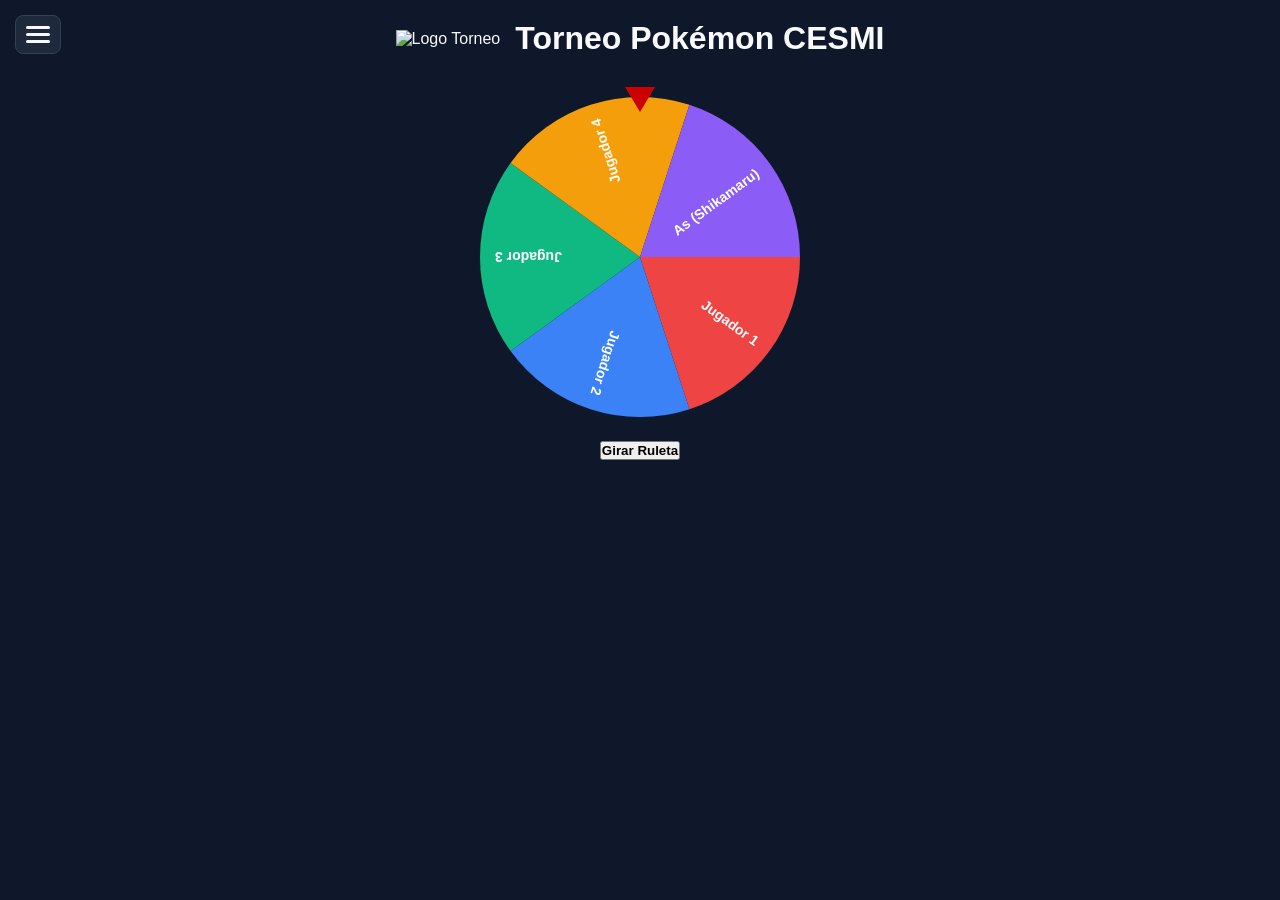
==== index.html @ 73edce96 "feat: creacion del Dashboard del Torneo Pokemon Cesmi" ====
<!DOCTYPE html>
<html lang="es">
<head>
    <meta charset="UTF-8">
    <meta name="viewport" content="width=device-width, initial-scale=1.0">
    <link id="favicon" rel="icon" type="image/png" href="../logoOficialPvP1.png">
    <title>Torneo Pokémon CESMI - Dashboard</title>
    <link rel="stylesheet" href="css/styles.css">
</head>
<body>

    <!-- MENÚ HAMBURGUESA / SIDEBAR -->
    <button class="menu-toggle" id="menuToggle" aria-label="Abrir Menú">
        <span></span>
        <span></span>
        <span></span>
    </button>

    <aside class="sidebar" id="sidebar">
        <div class="sidebar-header">
            <img src="../logoOficialPvP1.png" alt="Logo Torneo" class="sidebar-logo">
            <h2>TORNEO CESMI</h2>
        </div>
        <nav class="sidebar-nav">
            <button class="nav-btn active" data-view="view-draw">🎰 Sorteo / Ruleta</button>
            <button class="nav-btn" data-view="view-arena">🌳 Árbol de Combatientes</button>
            <button class="nav-btn" data-view="view-reward">🏆 Recompensas</button>
        </nav>
    </aside>

    <!-- CONTENEDOR PRINCIPAL -->
    <main class="main-content">
        
        <!-- HEADER GLOBAL -->
        <header class="title-header">
            <div class="logo-container">
                <img src="../logoOficialPvP1.png" alt="Logo Torneo">
            </div>
            <h1>Torneo Pokémon CESMI</h1>
        </header>

        <!-- VISTA 1: SORTEO / RULETA -->
        <section id="view-draw" class="view-section active">
            <div class="wheel-container">
                <div class="pointer"></div>
                <canvas id="wheel" width="320" height="320"></canvas>
            </div>
            <div class="controls">
                <button id="spinBtn">Girar Ruleta</button>
                <button id="startTournamentBtn" class="btn-gold" style="display: none;">¡Ir a la Arena de Combate!</button>
            </div>
        </section>

        <!-- VISTA 2: ARENA Y ÁRBOL DE COMBATE -->
        <section id="view-arena" class="view-section">
            <div class="tree-container">
                <div class="tree-level">
                    <div class="node" id="node-champion">CAMPEÓN</div>
                </div>
                <div class="tree-level">
                    <div class="node" id="node-final-1">Finalista 1</div>
                    <div class="node" id="node-final-2">Finalista 2</div>
                </div>
                <div class="tree-level">
                    <div class="node" id="node-shikamaru-match">Ganador P1</div>
                    <div class="node shikamaru" id="node-4">As</div>
                </div>
                <div class="tree-level">
                    <div class="node" id="node-0">P1 - A</div>
                    <div class="node" id="node-1">P1 - B</div>
                    <div class="node" id="node-2">P2 - A</div>
                    <div class="node" id="node-3">P2 - B</div>
                </div>
            </div>

            <div class="versus-panel" id="versusPanel">
                <div class="versus-title" id="versusTitle">Pelea 1</div>
                <div class="versus-buttons">
                    <button class="btn-fighter" id="btn-f1">Luchador 1</button>
                    <span class="vs-text">VS</span>
                    <button class="btn-fighter" id="btn-f2">Luchador 2</button>
                </div>
            </div>
        </section>

        <!-- VISTA 3: SELECCIÓN DE PREMIOS -->
        <section id="view-reward" class="view-section">
            <div class="reward-header">
                <h2 id="rewardTitle">Elija su Pokébola, Campeón</h2>
                <p>La Pokébola seleccionada será el logo oficial del siguiente torneo PVP como insignia del último campeón.</p>
            </div>
            
            <div class="pokeball-grid" id="pokeballGrid"></div>

            <div id="rewardResult" class="reward-result" style="display: none;">
                <h2>¡INSIGNIA RECLAMADA!</h2>
                <div class="trophy-container">
                    <img id="rewardImg" src="" alt="Premio">
                </div>
                <h3 id="rewardName">--</h3>
                <button id="resetBtn" class="btn-success">Reiniciar Torneo</button>
            </div>
        </section>

    </main>

    <!-- CARGA DE SCRIPTS MODULARES -->
    <script src="js/wheel.js"></script>
    <script src="js/tree.js"></script>
    <script src="js/rewards.js"></script>
    <script src="js/app.js"></script>
</body>
</html>
---- css/styles.css ----
/* VARIABLES GLOBALES Y RESET */
:root {
    --bg-dark: #0f172a;
    --panel-bg: #1e293b;
    --accent-red: #cc0000;
    --accent-gold: #f59e0b;
    --accent-green: #10b981;
    --text-main: #f8fafc;
    --text-muted: #94a3b8;
    --sidebar-width: 260px;
}

* {
    box-sizing: border-box;
    margin: 0;
    padding: 0;
    font-family: 'Segoe UI', Tahoma, Geneva, Verdana, sans-serif;
}

body {
    background-color: var(--bg-dark);
    color: var(--text-main);
    display: flex;
    min-height: 100vh;
    overflow-x: hidden;
}

/* MENÚ HAMBURGUESA */
.menu-toggle {
    position: fixed;
    top: 15px;
    left: 15px;
    z-index: 100;
    background: var(--panel-bg);
    border: 1px solid #334155;
    border-radius: 8px;
    padding: 10px;
    cursor: pointer;
    display: flex;
    flex-direction: column;
    gap: 4px;
}

.menu-toggle span {
    width: 24px;
    height: 3px;
    background-color: var(--text-main);
    border-radius: 2px;
}

/* SIDEBAR */
.sidebar {
    position: fixed;
    top: 0;
    left: -260px;
    width: var(--sidebar-width);
    height: 100vh;
    background-color: var(--panel-bg);
    border-right: 1px solid #334155;
    transition: left 0.3s ease;
    z-index: 90;
    display: flex;
    flex-direction: column;
    padding: 20px 10px;
}

.sidebar.open {
    left: 0;
}

.sidebar-header {
    display: flex;
    align-items: center;
    gap: 10px;
    padding-bottom: 20px;
    border-bottom: 1px solid #334155;
    margin-bottom: 20px;
    margin-top: 40px;
}

.sidebar-logo {
    width: 40px;
    height: 40px;
    object-fit: contain;
}

.sidebar-nav {
    display: flex;
    flex-direction: column;
    gap: 10px;
}

.nav-btn {
    background: transparent;
    border: none;
    color: var(--text-muted);
    padding: 12px 15px;
    text-align: left;
    font-size: 1rem;
    border-radius: 6px;
    cursor: pointer;
    transition: all 0.2s ease;
}

.nav-btn:hover, .nav-btn.active {
    background-color: #334155;
    color: var(--text-main);
    font-weight: bold;
}

/* CONTENEDOR PRINCIPAL */
.main-content {
    flex: 1;
    padding: 20px;
    display: flex;
    flex-direction: column;
    align-items: center;
    width: 100%;
}

.title-header {
    display: flex;
    align-items: center;
    gap: 15px;
    margin-bottom: 20px;
}

.title-header img {
    height: 50px;
}

/* SECCIONES Y VISTAS */
.view-section {
    display: none;
    width: 100%;
    max-width: 800px;
    flex-direction: column;
    align-items: center;
}

.view-section.active {
    display: flex;
}

/* BOTONES GENERALES */
button {
    font-weight: bold;
    cursor: pointer;
}

.btn-gold {
    background: linear-gradient(135deg, #f59e0b, #d97706);
    color: #fff;
    border: none;
    padding: 12px 24px;
    border-radius: 8px;
    font-size: 1.1rem;
}

.btn-success {
    background: var(--accent-green);
    color: #fff;
    border: none;
    padding: 10px 20px;
    border-radius: 6px;
}

/* VISTA RULETA */
.wheel-container {
    position: relative;
    margin: 20px 0;
}

.pointer {
    position: absolute;
    top: -10px;
    left: 50%;
    transform: translateX(-50%);
    width: 0;
    height: 0;
    border-left: 15px solid transparent;
    border-right: 15px solid transparent;
    border-top: 25px solid var(--accent-red);
    z-index: 10;
}

/* VISTA ÁRBOL DE COMBATIENTES */
.tree-container {
    display: flex;
    flex-direction: column;
    gap: 20px;
    width: 100%;
    align-items: center;
    margin-bottom: 30px;
}

.tree-level {
    display: flex;
    justify-content: center;
    gap: 15px;
    width: 100%;
}

.node {
    background: var(--panel-bg);
    border: 2px solid #334155;
    padding: 10px 15px;
    border-radius: 8px;
    min-width: 120px;
    text-align: center;
    font-weight: bold;
}

.node.shikamaru {
    border-color: var(--accent-gold);
    color: var(--accent-gold);
}

.versus-panel {
    background: var(--panel-bg);
    border: 1px solid #334155;
    padding: 20px;
    border-radius: 12px;
    text-align: center;
    width: 100%;
    max-width: 400px;
}

.versus-buttons {
    display: flex;
    justify-content: space-around;
    align-items: center;
    margin-top: 15px;
}

.btn-fighter {
    background: #334155;
    color: #fff;
    border: none;
    padding: 10px 15px;
    border-radius: 6px;
}

/* VISTA RECOMPENSAS */
.pokeball-grid {
    display: grid;
    grid-template-columns: repeat(auto-fit, minmax(80px, 1fr));
    gap: 15px;
    width: 100%;
    margin-top: 20px;
}

.pokeball-item {
    background: var(--panel-bg);
    border: 2px solid #334155;
    border-radius: 10px;
    padding: 10px;
    cursor: pointer;
    text-align: center;
    transition: transform 0.2s;
}

.pokeball-item:hover {
    transform: scale(1.05);
    border-color: var(--accent-gold);
}

.pokeball-item img {
    width: 100%;
    height: auto;
}
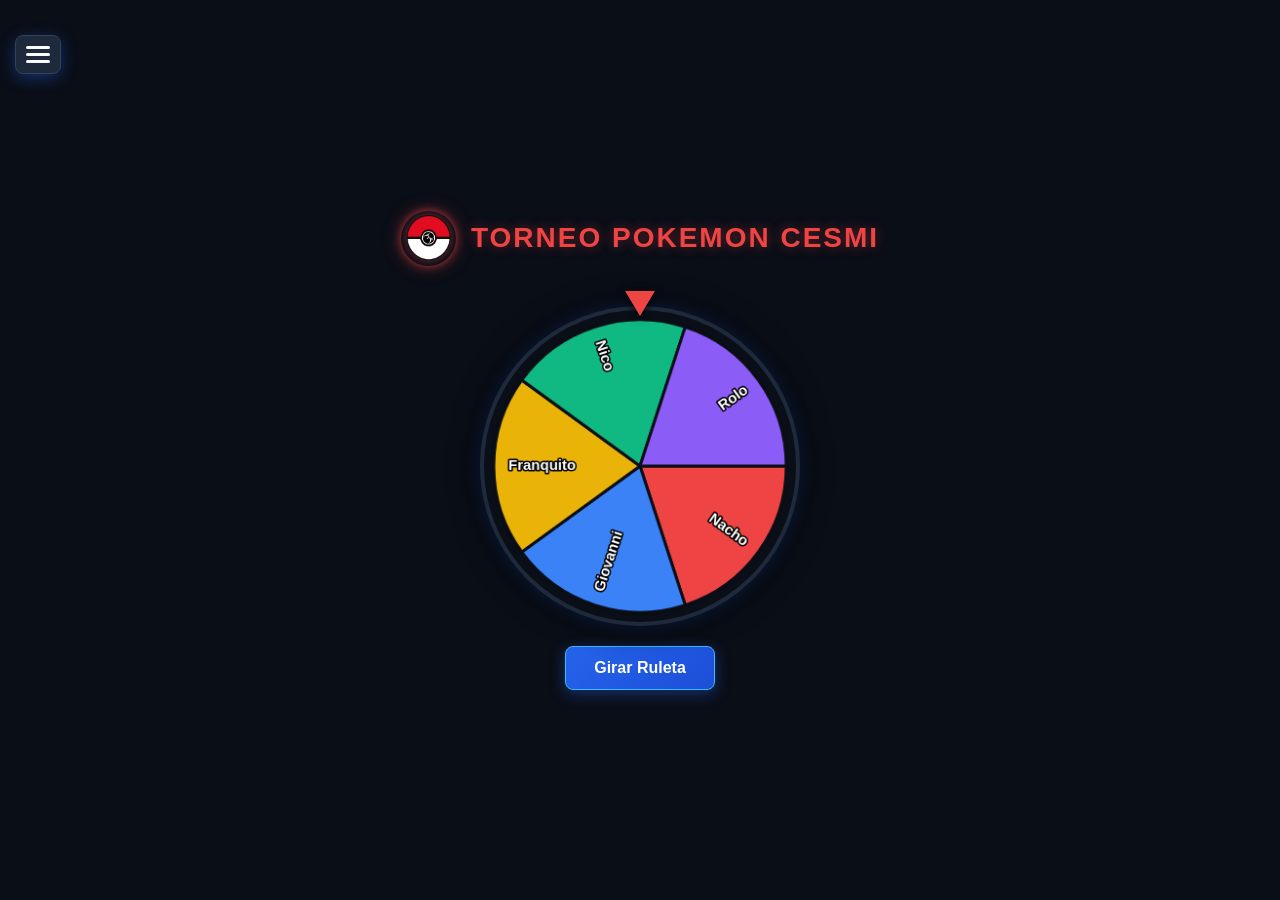
==== commit b84e920c: "feat: actualizacion de Dashboard y subida a Github Pages" ====
--- a/index.html
+++ b/index.html
@@ -3,13 +3,12 @@
 <head>
     <meta charset="UTF-8">
     <meta name="viewport" content="width=device-width, initial-scale=1.0">
-    <link id="favicon" rel="icon" type="image/png" href="../logoOficialPvP1.png">
-    <title>Torneo Pokémon CESMI - Dashboard</title>
+    <link id="favicon" rel="icon" type="image/png" href="logoOficialPvP1.png">
+    <title>Torneo Pokémon CESMI</title>
     <link rel="stylesheet" href="css/styles.css">
 </head>
 <body>
 
-    <!-- MENÚ HAMBURGUESA / SIDEBAR -->
     <button class="menu-toggle" id="menuToggle" aria-label="Abrir Menú">
         <span></span>
         <span></span>
@@ -18,7 +17,7 @@
 
     <aside class="sidebar" id="sidebar">
         <div class="sidebar-header">
-            <img src="../logoOficialPvP1.png" alt="Logo Torneo" class="sidebar-logo">
+            <img src="ruletaTorneoPoke/logoOficialPvP1" alt="Logo Torneo" class="sidebar-logo">
             <h2>TORNEO CESMI</h2>
         </div>
         <nav class="sidebar-nav">
@@ -28,30 +27,23 @@
         </nav>
     </aside>
 
-    <!-- CONTENEDOR PRINCIPAL -->
     <main class="main-content">
-        
-        <!-- HEADER GLOBAL -->
-        <header class="title-header">
+        <div class="title-header">
             <div class="logo-container">
-                <img src="../logoOficialPvP1.png" alt="Logo Torneo">
+                <img src="logoOficialPvP1.png" alt="Logo Torneo">
             </div>
-            <h1>Torneo Pokémon CESMI</h1>
-        </header>
+            <h1>Torneo Pokemon CESMI</h1>
+        </div>
 
-        <!-- VISTA 1: SORTEO / RULETA -->
         <section id="view-draw" class="view-section active">
             <div class="wheel-container">
                 <div class="pointer"></div>
                 <canvas id="wheel" width="320" height="320"></canvas>
             </div>
-            <div class="controls">
-                <button id="spinBtn">Girar Ruleta</button>
-                <button id="startTournamentBtn" class="btn-gold" style="display: none;">¡Ir a la Arena de Combate!</button>
-            </div>
+            <button id="spinBtn">Girar Ruleta</button>
+            <button id="startTournamentBtn" style="display: none; background: linear-gradient(135deg, #eab308, #ca8a04); color: #000; border-color: #fef08a;">¡Ir a la Arena de Combate!</button>
         </section>
 
-        <!-- VISTA 2: ARENA Y ÁRBOL DE COMBATE -->
         <section id="view-arena" class="view-section">
             <div class="tree-container">
                 <div class="tree-level">
@@ -83,28 +75,25 @@
             </div>
         </section>
 
-        <!-- VISTA 3: SELECCIÓN DE PREMIOS -->
         <section id="view-reward" class="view-section">
-            <div class="reward-header">
-                <h2 id="rewardTitle">Elija su Pokébola, Campeón</h2>
-                <p>La Pokébola seleccionada será el logo oficial del siguiente torneo PVP como insignia del último campeón.</p>
+            <div style="text-align: center;">
+                <h2 id="rewardTitle" style="color: #eab308; font-size: 26px; text-transform: uppercase;">Elija su Pokébola, Campeón</h2>
+                <p style="color: #94a3b8; margin-top: 5px; max-width: 650px;">Felicidades por ser el campeón actual del torneo. La Pokébola seleccionada será el logo oficial del siguiente torneo PVP como insignia del último campeón.</p>
             </div>
             
             <div class="pokeball-grid" id="pokeballGrid"></div>
 
-            <div id="rewardResult" class="reward-result" style="display: none;">
-                <h2>¡INSIGNIA RECLAMADA!</h2>
+            <div id="rewardResult" style="display: none; flex-direction: column; align-items: center; margin-top: 10px;">
+                <h2 style="color: #eab308; letter-spacing: 2px;">¡INSIGNIA RECLAMADA!</h2>
                 <div class="trophy-container">
                     <img id="rewardImg" src="" alt="Premio">
                 </div>
-                <h3 id="rewardName">--</h3>
-                <button id="resetBtn" class="btn-success">Reiniciar Torneo</button>
+                <h3 id="rewardName" style="font-size: 22px; color: #ffffff;">--</h3>
+                <button id="restartBtn" style="background: linear-gradient(135deg, #22c55e, #16a34a); border-color: #86efac; color: #000;">Reiniciar Torneo</button>
             </div>
         </section>
-
     </main>
 
-    <!-- CARGA DE SCRIPTS MODULARES -->
     <script src="js/wheel.js"></script>
     <script src="js/tree.js"></script>
     <script src="js/rewards.js"></script>
--- a/css/styles.css
+++ b/css/styles.css
@@ -1,37 +1,24 @@
-/* VARIABLES GLOBALES Y RESET */
-:root {
-    --bg-dark: #0f172a;
-    --panel-bg: #1e293b;
-    --accent-red: #cc0000;
-    --accent-gold: #f59e0b;
-    --accent-green: #10b981;
-    --text-main: #f8fafc;
-    --text-muted: #94a3b8;
-    --sidebar-width: 260px;
-}
-
-* {
-    box-sizing: border-box;
+* { 
+    box-sizing: border-box; 
     margin: 0;
     padding: 0;
+}
+
+body {
+    display: flex;
+    min-height: 100vh;
     font-family: 'Segoe UI', Tahoma, Geneva, Verdana, sans-serif;
-}
-
-body {
-    background-color: var(--bg-dark);
-    color: var(--text-main);
-    display: flex;
-    min-height: 100vh;
+    background: #0a0e17;
+    color: #f8fafc;
     overflow-x: hidden;
 }
 
-/* MENÚ HAMBURGUESA */
 .menu-toggle {
     position: fixed;
     top: 15px;
     left: 15px;
     z-index: 100;
-    background: var(--panel-bg);
+    background: #1e293b;
     border: 1px solid #334155;
     border-radius: 8px;
     padding: 10px;
@@ -44,19 +31,18 @@
 .menu-toggle span {
     width: 24px;
     height: 3px;
-    background-color: var(--text-main);
+    background-color: #f8fafc;
     border-radius: 2px;
 }
 
-/* SIDEBAR */
 .sidebar {
     position: fixed;
     top: 0;
     left: -260px;
-    width: var(--sidebar-width);
+    width: 260px;
     height: 100vh;
-    background-color: var(--panel-bg);
-    border-right: 1px solid #334155;
+    background-color: #121824;
+    border-right: 1px solid #1e293b;
     transition: left 0.3s ease;
     z-index: 90;
     display: flex;
@@ -73,7 +59,7 @@
     align-items: center;
     gap: 10px;
     padding-bottom: 20px;
-    border-bottom: 1px solid #334155;
+    border-bottom: 1px solid #1e293b;
     margin-bottom: 20px;
     margin-top: 40px;
 }
@@ -93,179 +79,331 @@
 .nav-btn {
     background: transparent;
     border: none;
-    color: var(--text-muted);
+    color: #94a3b8;
     padding: 12px 15px;
     text-align: left;
     font-size: 1rem;
     border-radius: 6px;
     cursor: pointer;
     transition: all 0.2s ease;
+    box-shadow: none;
+    margin-top: 0;
 }
 
 .nav-btn:hover, .nav-btn.active {
-    background-color: #334155;
-    color: var(--text-main);
+    background-color: #1e293b;
+    color: #f8fafc;
     font-weight: bold;
-}
-
-/* CONTENEDOR PRINCIPAL */
+    transform: none;
+    box-shadow: none;
+}
+
 .main-content {
     flex: 1;
     padding: 20px;
     display: flex;
     flex-direction: column;
     align-items: center;
-    width: 100%;
-}
-
-.title-header {
-    display: flex;
-    align-items: center;
-    gap: 15px;
-    margin-bottom: 20px;
-}
-
-.title-header img {
-    height: 50px;
-}
-
-/* SECCIONES Y VISTAS */
+    justify-content: center;
+    width: 100%;
+}
+
 .view-section {
     display: none;
-    width: 100%;
-    max-width: 800px;
-    flex-direction: column;
-    align-items: center;
-}
-
-.view-section.active {
-    display: flex;
-}
-
-/* BOTONES GENERALES */
+    flex-direction: column;
+    align-items: center;
+    justify-content: center;
+    width: 100%;
+    max-width: 900px;
+    animation: fadeIn 0.4s ease-in-out;
+}
+
+.view-section.active { display: flex; }
+
+@keyframes fadeIn {
+    from { opacity: 0; transform: translateY(10px); }
+    to { opacity: 1; transform: translateY(0); }
+}
+
+.title-header {
+    display: flex;
+    align-items: center;
+    justify-content: center;
+    gap: 15px;
+    margin-bottom: 25px;
+}
+
+.logo-container {
+    width: 55px;
+    height: 55px;
+    border-radius: 50%;
+    display: flex;
+    align-items: center;
+    justify-content: center;
+    background: transparent;
+    box-shadow: 0 0 10px rgba(239, 68, 68, 0.6), 0 0 20px rgba(239, 68, 68, 0.3);
+    animation: floatLogo 3s ease-in-out infinite;
+}
+
+.logo-container img {
+    width: 100%;
+    height: 100%;
+    object-fit: contain;
+    filter: drop-shadow(0 0 4px rgba(239, 68, 68, 0.5));
+}
+
+@keyframes floatLogo {
+    0%, 100% { transform: translateY(0px); }
+    50% { transform: translateY(-6px); }
+}
+
+h1 {
+    color: #ef4444;
+    text-transform: uppercase;
+    letter-spacing: 2px;
+    margin: 0;
+    text-align: center;
+    font-size: 28px;
+    text-shadow: 0 0 12px rgba(239, 68, 68, 0.4);
+}
+
 button {
+    padding: 12px 28px;
+    font-size: 16px;
     font-weight: bold;
+    background: linear-gradient(135deg, #2563eb, #1d4ed8);
+    color: #ffffff;
+    border: 1px solid #38bdf8;
+    border-radius: 8px;
     cursor: pointer;
-}
-
-.btn-gold {
-    background: linear-gradient(135deg, #f59e0b, #d97706);
-    color: #fff;
-    border: none;
-    padding: 12px 24px;
-    border-radius: 8px;
-    font-size: 1.1rem;
-}
-
-.btn-success {
-    background: var(--accent-green);
-    color: #fff;
-    border: none;
-    padding: 10px 20px;
-    border-radius: 6px;
-}
-
-/* VISTA RULETA */
-.wheel-container {
-    position: relative;
-    margin: 20px 0;
+    margin-top: 20px;
+    box-shadow: 0 4px 15px rgba(37, 99, 235, 0.4);
+    transition: all 0.25s ease;
+}
+
+button:hover {
+    transform: translateY(-2px);
+    box-shadow: 0 0 20px rgba(56, 189, 248, 0.8);
+}
+
+button:disabled { 
+    background: #334155; 
+    border-color: #475569; 
+    cursor: not-allowed; 
+    box-shadow: none; 
+    transform: none; 
+}
+
+.wheel-container { 
+    position: relative; 
+    margin-top: 15px;
+}
+
+#wheel {
+    width: 320px;
+    height: 320px;
+    display: block;
+    border-radius: 50%;
+    box-shadow: 0 0 30px rgba(0, 0, 0, 0.9), 0 0 15px rgba(37, 99, 235, 0.4);
+    border: 4px solid #1e293b;
 }
 
 .pointer {
     position: absolute;
-    top: -10px;
+    top: -15px;
     left: 50%;
     transform: translateX(-50%);
-    width: 0;
-    height: 0;
+    width: 0; height: 0;
     border-left: 15px solid transparent;
     border-right: 15px solid transparent;
-    border-top: 25px solid var(--accent-red);
+    border-top: 25px solid #ef4444;
     z-index: 10;
-}
-
-/* VISTA ÁRBOL DE COMBATIENTES */
+    filter: drop-shadow(0 2px 5px rgba(0,0,0,0.8));
+}
+
 .tree-container {
     display: flex;
-    flex-direction: column;
-    gap: 20px;
-    width: 100%;
-    align-items: center;
-    margin-bottom: 30px;
+    flex-direction: column-reverse;
+    align-items: center;
+    gap: 25px;
+    width: 100%;
+    background: #121824;
+    padding: 30px;
+    border-radius: 12px;
+    border: 2px solid #1e293b;
+    box-shadow: 0 10px 30px rgba(0,0,0,0.6);
 }
 
 .tree-level {
     display: flex;
-    justify-content: center;
-    gap: 15px;
+    justify-content: space-around;
     width: 100%;
 }
 
 .node {
-    background: var(--panel-bg);
+    background: #0f172a;
     border: 2px solid #334155;
-    padding: 10px 15px;
     border-radius: 8px;
+    padding: 12px 18px;
     min-width: 120px;
     text-align: center;
     font-weight: bold;
+    font-size: 15px;
+    color: #64748b;
+    transition: all 0.4s ease;
+}
+
+.node.active {
+    border-color: #38bdf8;
+    color: #ffffff;
+    background: linear-gradient(135deg, #1e3a8a, #0284c7);
+    box-shadow: 0 0 15px rgba(56, 189, 248, 0.5);
 }
 
 .node.shikamaru {
-    border-color: var(--accent-gold);
-    color: var(--accent-gold);
+    border-color: #eab308;
+    color: #fef08a;
+    background: #1e1b4b;
+}
+
+.node.shikamaru.active {
+    background: linear-gradient(135deg, #854d0e, #ca8a04);
+    color: #ffffff;
+    box-shadow: 0 0 15px rgba(234, 179, 8, 0.6);
+}
+
+.node.loser {
+    opacity: 0.2;
+    filter: grayscale(100%);
+    border-color: #1e293b;
+    background: #090d16;
+}
+
+.node.champion-node {
+    border-color: #f59e0b;
+    background: linear-gradient(135deg, #b45309, #f59e0b);
+    color: #ffffff;
+    font-size: 20px;
+    box-shadow: 0 0 30px rgba(245, 158, 11, 0.9);
 }
 
 .versus-panel {
-    background: var(--panel-bg);
-    border: 1px solid #334155;
+    display: flex;
+    flex-direction: column;
+    align-items: center;
+    background: #121824;
+    border: 2px solid #ef4444;
+    border-radius: 12px;
     padding: 20px;
-    border-radius: 12px;
-    text-align: center;
-    width: 100%;
-    max-width: 400px;
+    width: 100%;
+    margin-top: 20px;
+    box-shadow: 0 0 20px rgba(239, 68, 68, 0.3);
+}
+
+.versus-title {
+    color: #ef4444;
+    font-size: 18px;
+    font-weight: bold;
+    text-transform: uppercase;
+    letter-spacing: 1px;
+    margin-bottom: 15px;
 }
 
 .versus-buttons {
     display: flex;
-    justify-content: space-around;
-    align-items: center;
-    margin-top: 15px;
+    align-items: center;
+    gap: 20px;
+    width: 100%;
+    justify-content: center;
 }
 
 .btn-fighter {
-    background: #334155;
-    color: #fff;
+    background: linear-gradient(135deg, #dc2626, #b91c1c);
+    color: #ffffff;
+    font-size: 18px;
+    font-weight: 800;
+    padding: 14px 24px;
+    width: 220px;
+    border-radius: 8px;
+    border: 1px solid #f87171;
+    box-shadow: 0 4px 14px rgba(220, 38, 38, 0.4);
+    margin-top: 0;
+}
+
+.btn-fighter:hover {
+    background: #991b1b;
+    box-shadow: 0 0 20px rgba(239, 68, 68, 0.8);
+}
+
+.vs-text {
+    font-size: 28px;
+    font-weight: 900;
+    color: #eab308;
+    font-style: italic;
+    text-shadow: 0 0 10px rgba(234, 179, 8, 0.5);
+}
+
+.pokeball-grid {
+    display: flex;
+    flex-wrap: wrap;
+    justify-content: center;
+    gap: 20px;
+    max-width: 850px;
+    margin-top: 25px;
+}
+
+.pokeball-item {
+    width: 55px;
+    height: 55px;
+    cursor: pointer;
+    display: flex;
+    align-items: center;
+    justify-content: center;
+    background: transparent;
     border: none;
-    padding: 10px 15px;
-    border-radius: 6px;
-}
-
-/* VISTA RECOMPENSAS */
-.pokeball-grid {
-    display: grid;
-    grid-template-columns: repeat(auto-fit, minmax(80px, 1fr));
-    gap: 15px;
-    width: 100%;
-    margin-top: 20px;
-}
-
-.pokeball-item {
-    background: var(--panel-bg);
-    border: 2px solid #334155;
-    border-radius: 10px;
-    padding: 10px;
-    cursor: pointer;
-    text-align: center;
-    transition: transform 0.2s;
+    padding: 0;
+    margin: 0;
+    box-shadow: none;
+    transition: transform 0.2s ease;
+}
+
+.pokeball-item img {
+    width: 100%;
+    height: 100%;
+    object-fit: contain;
+    pointer-events: none;
+    filter: drop-shadow(0 2px 6px rgba(0, 0, 0, 0.7));
+    transition: filter 0.3s ease;
 }
 
 .pokeball-item:hover {
-    transform: scale(1.05);
-    border-color: var(--accent-gold);
-}
-
-.pokeball-item img {
-    width: 100%;
-    height: auto;
-}+    transform: scale(1.25);
+    box-shadow: none;
+}
+
+.pokeball-item:hover img {
+    filter: drop-shadow(0 0 12px rgba(234, 179, 8, 0.9));
+    animation: shakePokeball 0.4s ease-in-out infinite;
+}
+
+@keyframes shakePokeball {
+    0% { transform: rotate(0deg); }
+    20% { transform: rotate(-12deg); }
+    40% { transform: rotate(12deg); }
+    60% { transform: rotate(-6deg); }
+    80% { transform: rotate(6deg); }
+    100% { transform: rotate(0deg); }
+}
+
+.trophy-container {
+    width: 160px;
+    height: 160px;
+    border-radius: 50%;
+    border: 3px solid #eab308;
+    padding: 15px;
+    box-shadow: 0 0 40px rgba(234, 179, 8, 0.8);
+    margin: 20px 0;
+    background: rgba(234, 179, 8, 0.05);
+}
+
+.trophy-container img { width: 100%; height: 100%; object-fit: contain; }
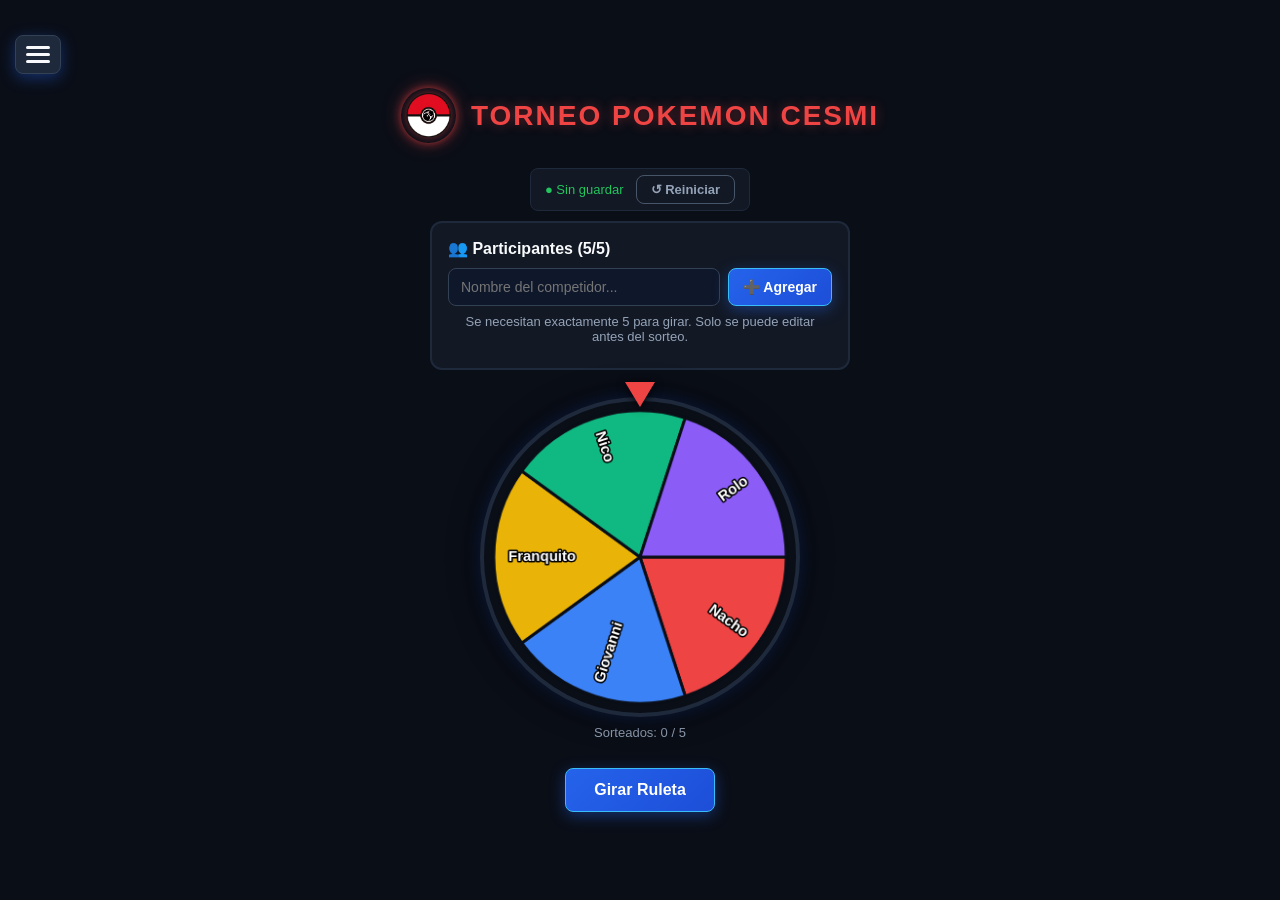
==== commit 710494ab: "docs: suma documentacion Obsidian + frontend ruleta/participantes/bracket" ====
--- a/index.html
+++ b/index.html
@@ -36,12 +36,41 @@
         </div>
 
         <section id="view-draw" class="view-section active">
+            <div class="save-bar">
+                <span id="saveStatus">● Sin guardar</span>
+                <button id="resetBtn" class="btn-reset" onclick="window.resetTournament()">↺ Reiniciar</button>
+            </div>
+
+            <div class="panel participants-panel">
+                <h3>👥 Participantes (<span id="playerCount">5</span>/5)</h3>
+                <form id="addPlayerForm" class="add-form">
+                    <input id="newPlayerName" type="text" maxlength="20" placeholder="Nombre del competidor..." autocomplete="off">
+                    <button type="submit">➕ Agregar</button>
+                </form>
+                <p id="rosterHint" class="hint">Se necesitan exactamente 5 para girar. Solo se puede editar antes del sorteo.</p>
+                <ul id="playerList" class="player-list"></ul>
+            </div>
+
             <div class="wheel-container">
                 <div class="pointer"></div>
                 <canvas id="wheel" width="320" height="320"></canvas>
             </div>
+            <p id="drawProgress" class="hint">Sorteados: 0 / 5</p>
             <button id="spinBtn">Girar Ruleta</button>
             <button id="startTournamentBtn" style="display: none; background: linear-gradient(135deg, #eab308, #ca8a04); color: #000; border-color: #fef08a;">¡Ir a la Arena de Combate!</button>
+
+            <div id="drawModal" class="modal-overlay" style="display: none;">
+                <div class="modal-card">
+                    <div class="modal-emoji">🎉</div>
+                    <h2 id="drawModalTitle">¡Sorteado!</h2>
+                    <div id="drawModalName" class="modal-name">--</div>
+                    <p id="drawModalSub" class="hint">Puesto P1 - A</p>
+                    <div class="modal-actions">
+                        <button id="drawModalContinue">Continuar</button>
+                        <button id="drawModalGoArena" class="btn-gold" style="display: none;">⚔️ Ir a la Arena</button>
+                    </div>
+                </div>
+            </div>
         </section>
 
         <section id="view-arena" class="view-section">
@@ -67,11 +96,13 @@
 
             <div class="versus-panel" id="versusPanel">
                 <div class="versus-title" id="versusTitle">Pelea 1</div>
+                <p id="roundHint" class="hint">Tocá al ganador para avanzar. O usá el dado para elegir al azar.</p>
                 <div class="versus-buttons">
                     <button class="btn-fighter" id="btn-f1">Luchador 1</button>
                     <span class="vs-text">VS</span>
                     <button class="btn-fighter" id="btn-f2">Luchador 2</button>
                 </div>
+                <button id="randomWinnerBtn" class="btn-random">🎲 Ganador aleatorio</button>
             </div>
         </section>
 
@@ -94,7 +125,9 @@
         </section>
     </main>
 
+    <script src="js/storage.js"></script>
     <script src="js/wheel.js"></script>
+    <script src="js/participants.js"></script>
     <script src="js/tree.js"></script>
     <script src="js/rewards.js"></script>
     <script src="js/app.js"></script>
--- a/css/styles.css
+++ b/css/styles.css
@@ -406,4 +406,127 @@
     background: rgba(234, 179, 8, 0.05);
 }
 
-.trophy-container img { width: 100%; height: 100%; object-fit: contain; }+.trophy-container img { width: 100%; height: 100%; object-fit: contain; }
+
+.save-bar {
+    display: flex;
+    align-items: center;
+    gap: 12px;
+    background: #121824;
+    border: 1px solid #1e293b;
+    border-radius: 8px;
+    padding: 6px 14px;
+    margin-bottom: 10px;
+    font-size: 13px;
+}
+
+#saveStatus { color: #22c55e; }
+
+.btn-reset {
+    padding: 6px 14px;
+    font-size: 13px;
+    margin-top: 0;
+    background: transparent;
+    border: 1px solid #475569;
+    box-shadow: none;
+    color: #94a3b8;
+}
+
+.btn-reset:hover { box-shadow: none; color: #fff; border-color: #ef4444; }
+
+/* --- Módulos frontend: participantes, modal, bracket --- */
+.panel {
+    background: #121824;
+    border: 2px solid #1e293b;
+    border-radius: 12px;
+    padding: 16px;
+    width: 100%;
+    max-width: 420px;
+    margin-bottom: 12px;
+}
+
+.participants-panel h3 { font-size: 16px; margin-bottom: 10px; }
+
+.add-form { display: flex; gap: 8px; }
+.add-form input {
+    flex: 1;
+    padding: 10px 12px;
+    border-radius: 8px;
+    border: 1px solid #334155;
+    background: #0f172a;
+    color: #f8fafc;
+    font-size: 14px;
+}
+.add-form button { margin-top: 0; padding: 10px 14px; font-size: 14px; }
+
+.hint { color: #94a3b8; font-size: 13px; margin: 8px 0; text-align: center; }
+
+.player-list { list-style: none; display: flex; flex-direction: column; gap: 6px; margin-top: 8px; }
+.player-item {
+    display: flex;
+    align-items: center;
+    justify-content: space-between;
+    background: #0f172a;
+    border: 1px solid #334155;
+    border-radius: 8px;
+    padding: 8px 12px;
+    font-weight: bold;
+}
+.player-item.drawn { opacity: 0.6; border-color: #22c55e; }
+.btn-mini-danger {
+    margin-top: 0;
+    padding: 4px 10px;
+    font-size: 13px;
+    background: transparent;
+    border: 1px solid #475569;
+    box-shadow: none;
+}
+.btn-mini-danger:hover:not(:disabled) { border-color: #ef4444; box-shadow: none; }
+
+.wheel-container.spinning #wheel { animation: wheelGlow 0.6s ease-in-out infinite alternate; }
+@keyframes wheelGlow {
+    from { box-shadow: 0 0 30px rgba(0,0,0,0.9), 0 0 15px rgba(37,99,235,0.4); }
+    to { box-shadow: 0 0 30px rgba(0,0,0,0.9), 0 0 35px rgba(56,189,248,0.9); }
+}
+
+.modal-overlay {
+    position: fixed;
+    inset: 0;
+    background: rgba(2, 6, 23, 0.8);
+    display: flex;
+    align-items: center;
+    justify-content: center;
+    z-index: 200;
+    animation: fadeIn 0.25s ease-in-out;
+}
+.modal-card {
+    background: #121824;
+    border: 2px solid #38bdf8;
+    border-radius: 16px;
+    padding: 28px 36px;
+    text-align: center;
+    box-shadow: 0 0 40px rgba(56,189,248,0.4);
+    max-width: 360px;
+}
+.modal-emoji { font-size: 48px; }
+.modal-name {
+    font-size: 28px;
+    font-weight: 900;
+    color: #eab308;
+    text-transform: uppercase;
+    margin: 8px 0;
+}
+.modal-actions { display: flex; flex-direction: column; gap: 4px; }
+.btn-gold {
+    background: linear-gradient(135deg, #eab308, #ca8a04);
+    color: #000;
+    border-color: #fef08a;
+}
+
+.btn-random {
+    margin-top: 14px;
+    background: linear-gradient(135deg, #7c3aed, #4c1d95);
+    border-color: #a78bfa;
+    font-size: 14px;
+    padding: 10px 20px;
+}
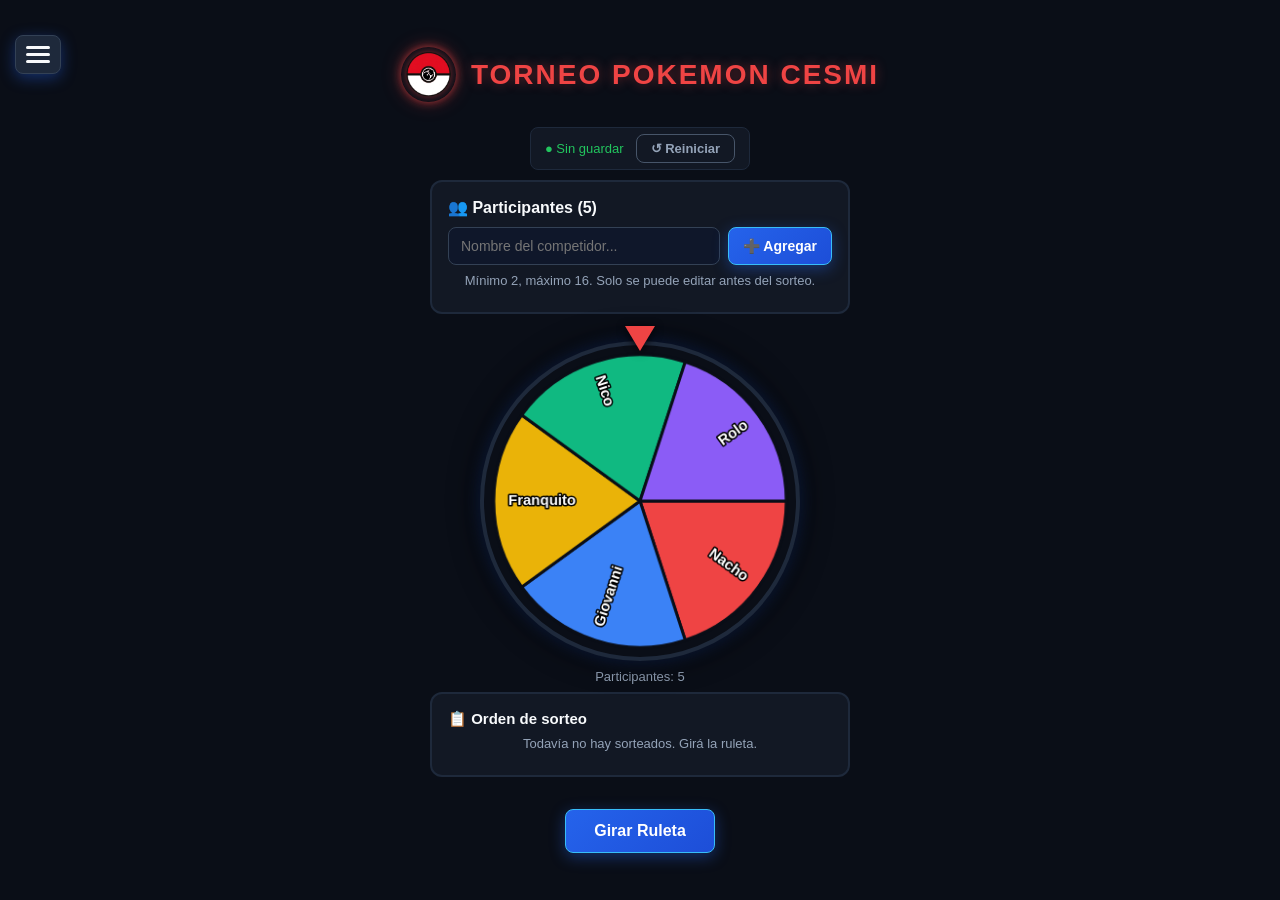
==== commit e79f8f5d: "vault backup: 2026-09-03 01:52:20" ====
--- a/index.html
+++ b/index.html
@@ -42,12 +42,12 @@
             </div>
 
             <div class="panel participants-panel">
-                <h3>👥 Participantes (<span id="playerCount">5</span>/5)</h3>
+                <h3>👥 Participantes (<span id="playerCount">5</span>)</h3>
                 <form id="addPlayerForm" class="add-form">
                     <input id="newPlayerName" type="text" maxlength="20" placeholder="Nombre del competidor..." autocomplete="off">
                     <button type="submit">➕ Agregar</button>
                 </form>
-                <p id="rosterHint" class="hint">Se necesitan exactamente 5 para girar. Solo se puede editar antes del sorteo.</p>
+                <p id="rosterHint" class="hint">Mínimo 2, máximo 16. Solo se puede editar antes del sorteo.</p>
                 <ul id="playerList" class="player-list"></ul>
             </div>
 
@@ -55,7 +55,12 @@
                 <div class="pointer"></div>
                 <canvas id="wheel" width="320" height="320"></canvas>
             </div>
-            <p id="drawProgress" class="hint">Sorteados: 0 / 5</p>
+            <p id="drawProgress" class="hint">Participantes: 5</p>
+            <div class="panel seeds-panel">
+                <h3>📋 Orden de sorteo</h3>
+                <p id="seedEmpty" class="hint">Todavía no hay sorteados. Girá la ruleta.</p>
+                <ol id="seedList" class="seed-list"></ol>
+            </div>
             <button id="spinBtn">Girar Ruleta</button>
             <button id="startTournamentBtn" style="display: none; background: linear-gradient(135deg, #eab308, #ca8a04); color: #000; border-color: #fef08a;">¡Ir a la Arena de Combate!</button>
 
@@ -74,24 +79,8 @@
         </section>
 
         <section id="view-arena" class="view-section">
-            <div class="tree-container">
-                <div class="tree-level">
-                    <div class="node" id="node-champion">CAMPEÓN</div>
-                </div>
-                <div class="tree-level">
-                    <div class="node" id="node-final-1">Finalista 1</div>
-                    <div class="node" id="node-final-2">Finalista 2</div>
-                </div>
-                <div class="tree-level">
-                    <div class="node" id="node-shikamaru-match">Ganador P1</div>
-                    <div class="node shikamaru" id="node-4">As</div>
-                </div>
-                <div class="tree-level">
-                    <div class="node" id="node-0">P1 - A</div>
-                    <div class="node" id="node-1">P1 - B</div>
-                    <div class="node" id="node-2">P2 - A</div>
-                    <div class="node" id="node-3">P2 - B</div>
-                </div>
+            <div class="tree-container" id="bracketView">
+                <p class="hint">Completá el sorteo y tocá "¡Ir a la Arena!" para generar las llaves.</p>
             </div>
 
             <div class="versus-panel" id="versusPanel">
--- a/css/styles.css
+++ b/css/styles.css
@@ -529,4 +529,50 @@
     border-color: #a78bfa;
     font-size: 14px;
     padding: 10px 20px;
-}+}
+/* --- Bracket din�mico (N participantes) --- */
+.seeds-panel h3 { font-size: 15px; margin-bottom: 6px; }
+.seed-list { list-style: none; display: flex; flex-direction: column; gap: 4px; margin-top: 6px; padding: 0; }
+.seed-list li {
+    background: #0f172a;
+    border: 1px solid #334155;
+    border-radius: 6px;
+    padding: 6px 10px;
+    font-size: 14px;
+}
+.seed-list li strong { color: #38bdf8; margin-right: 6px; }
+
+.bracket-rounds {
+    display: flex;
+    gap: 18px;
+    width: 100%;
+    overflow-x: auto;
+    padding-bottom: 6px;
+}
+.bracket-round { flex: 1; min-width: 170px; display: flex; flex-direction: column; gap: 10px; }
+.bracket-round h4 {
+    text-align: center;
+    color: #eab308;
+    text-transform: uppercase;
+    letter-spacing: 1px;
+    font-size: 14px;
+}
+.match-card {
+    background: #0f172a;
+    border: 2px solid #334155;
+    border-radius: 8px;
+    padding: 10px;
+    display: flex;
+    flex-direction: column;
+    gap: 4px;
+    align-items: center;
+}
+.match-card.decided { border-color: #38bdf8; }
+.match-card.bye { border-color: #eab308; border-style: dashed; }
+.fighter { font-weight: bold; font-size: 15px; color: #cbd5e1; }
+.fighter.winner { color: #ffffff; }
+.fighter.loser { opacity: 0.3; text-decoration: line-through; }
+.vs-mini { font-size: 12px; font-style: italic; color: #eab308; font-weight: 900; }
+.win-tag { font-size: 13px; color: #22c55e; font-weight: bold; }
+.bye-tag { font-size: 12px; color: #fef08a; font-style: italic; }
+.bracket-champion { margin-top: 20px; font-size: 22px !important; }
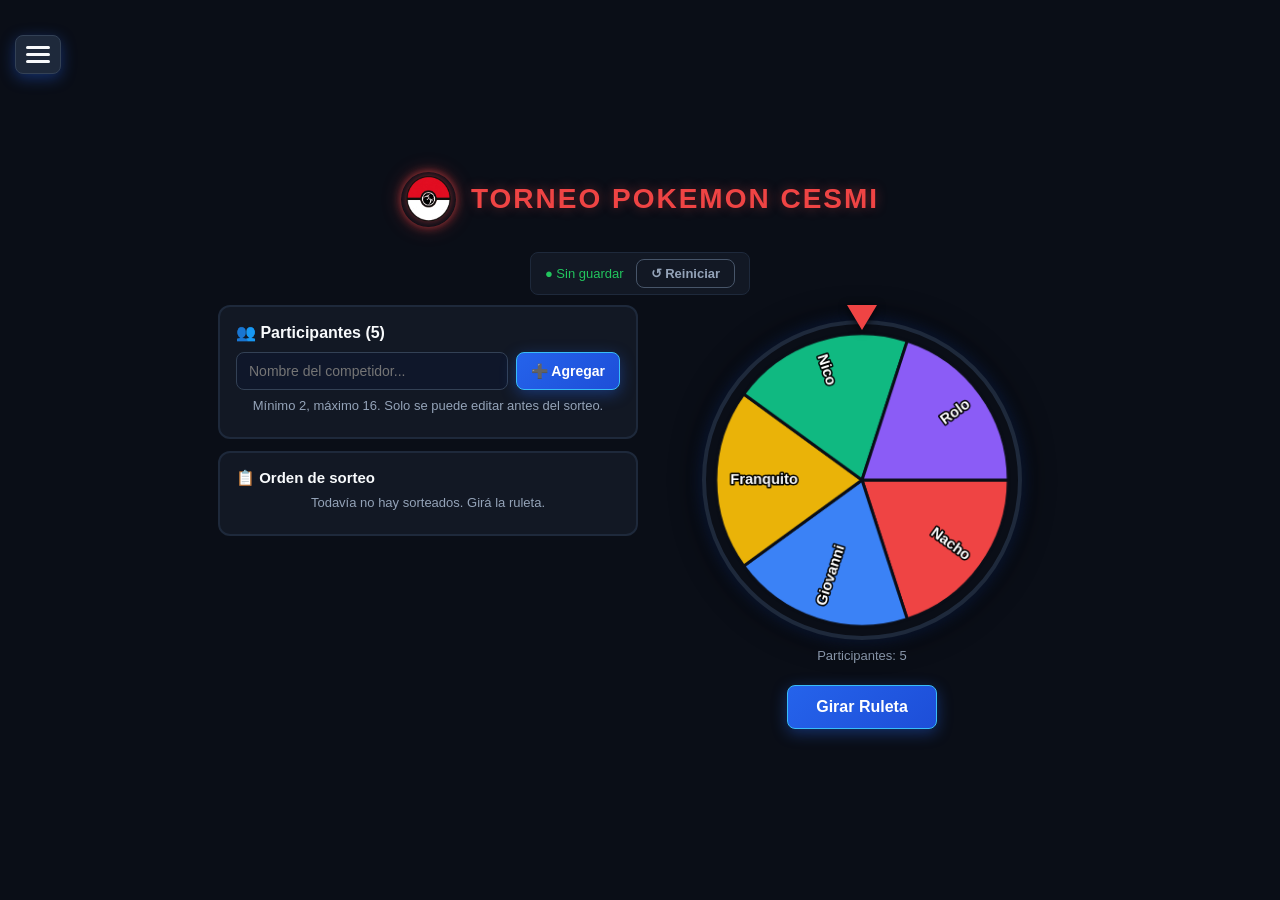
==== commit 97c41260: "vault backup: 2026-09-03 02:42:46" ====
--- a/index.html
+++ b/index.html
@@ -41,28 +41,37 @@
                 <button id="resetBtn" class="btn-reset" onclick="window.resetTournament()">↺ Reiniciar</button>
             </div>
 
-            <div class="panel participants-panel">
-                <h3>👥 Participantes (<span id="playerCount">5</span>)</h3>
-                <form id="addPlayerForm" class="add-form">
-                    <input id="newPlayerName" type="text" maxlength="20" placeholder="Nombre del competidor..." autocomplete="off">
-                    <button type="submit">➕ Agregar</button>
-                </form>
-                <p id="rosterHint" class="hint">Mínimo 2, máximo 16. Solo se puede editar antes del sorteo.</p>
-                <ul id="playerList" class="player-list"></ul>
+            <div class="draw-layout">
+                <div class="draw-panels">
+                    <div class="panel participants-panel">
+                        <h3>👥 Participantes (<span id="playerCount">5</span>)</h3>
+                        <form id="addPlayerForm" class="add-form">
+                            <input id="newPlayerName" type="text" maxlength="20" placeholder="Nombre del competidor..." autocomplete="off">
+                            <button type="submit">➕ Agregar</button>
+                        </form>
+                        <p id="rosterHint" class="hint">Mínimo 2, máximo 16. Solo se puede editar antes del sorteo.</p>
+                        <ul id="playerList" class="player-list"></ul>
+                    </div>
+
+                    <div class="panel seeds-panel">
+                        <h3>📋 Orden de sorteo</h3>
+                        <p id="seedEmpty" class="hint">Todavía no hay sorteados. Girá la ruleta.</p>
+                        <ol id="seedList" class="seed-list"></ol>
+                    </div>
+                </div>
+
+                <div class="draw-stage">
+                    <div class="wheel-container">
+                        <div class="pointer"></div>
+                        <canvas id="wheel" width="320" height="320"></canvas>
+                    </div>
+                    <p id="drawProgress" class="hint">Participantes: 5</p>
+                    <div class="wheel-actions">
+                        <button id="spinBtn">Girar Ruleta</button>
+                        <button id="startTournamentBtn" style="display: none; background: linear-gradient(135deg, #eab308, #ca8a04); color: #000; border-color: #fef08a;">¡Ir a la Arena de Combate!</button>
+                    </div>
+                </div>
             </div>
-
-            <div class="wheel-container">
-                <div class="pointer"></div>
-                <canvas id="wheel" width="320" height="320"></canvas>
-            </div>
-            <p id="drawProgress" class="hint">Participantes: 5</p>
-            <div class="panel seeds-panel">
-                <h3>📋 Orden de sorteo</h3>
-                <p id="seedEmpty" class="hint">Todavía no hay sorteados. Girá la ruleta.</p>
-                <ol id="seedList" class="seed-list"></ol>
-            </div>
-            <button id="spinBtn">Girar Ruleta</button>
-            <button id="startTournamentBtn" style="display: none; background: linear-gradient(135deg, #eab308, #ca8a04); color: #000; border-color: #fef08a;">¡Ir a la Arena de Combate!</button>
 
             <div id="drawModal" class="modal-overlay" style="display: none;">
                 <div class="modal-card">
--- a/css/styles.css
+++ b/css/styles.css
@@ -576,3 +576,57 @@
 .win-tag { font-size: 13px; color: #22c55e; font-weight: bold; }
 .bye-tag { font-size: 12px; color: #fef08a; font-style: italic; }
 .bracket-champion { margin-top: 20px; font-size: 22px !important; }
+
+/* --- Layout sorteo: ruleta fija al lado, listas crecen sin empujarla --- */
+.draw-layout {
+    display: flex;
+    gap: 24px;
+    width: 100%;
+    max-width: 900px;
+    align-items: flex-start;
+    justify-content: center;
+    flex-wrap: wrap;
+}
+.draw-panels {
+    flex: 1 1 300px;
+    max-width: 420px;
+    min-width: 280px;
+    display: flex;
+    flex-direction: column;
+}
+.draw-panels .panel { max-width: none; }
+.draw-stage {
+    flex: 1 1 320px;
+    max-width: 400px;
+    min-width: 280px;
+    display: flex;
+    flex-direction: column;
+    align-items: center;
+    position: sticky;
+    top: 20px;
+}
+.wheel-actions {
+    display: flex;
+    gap: 12px;
+    justify-content: center;
+    align-items: center;
+    flex-wrap: wrap;
+    margin-top: 14px;
+}
+.wheel-actions button { margin-top: 0; }
+.player-list {
+    max-height: 260px;
+    overflow-y: auto;
+    padding-right: 4px;
+}
+.seed-list {
+    max-height: 200px;
+    overflow-y: auto;
+    padding-right: 4px;
+}
+
+@media (max-width: 768px) {
+    .draw-layout { flex-direction: column; align-items: center; }
+    .draw-stage { order: -1; position: static; max-width: 100%; }
+    .draw-panels { max-width: 100%; width: 100%; }
+}
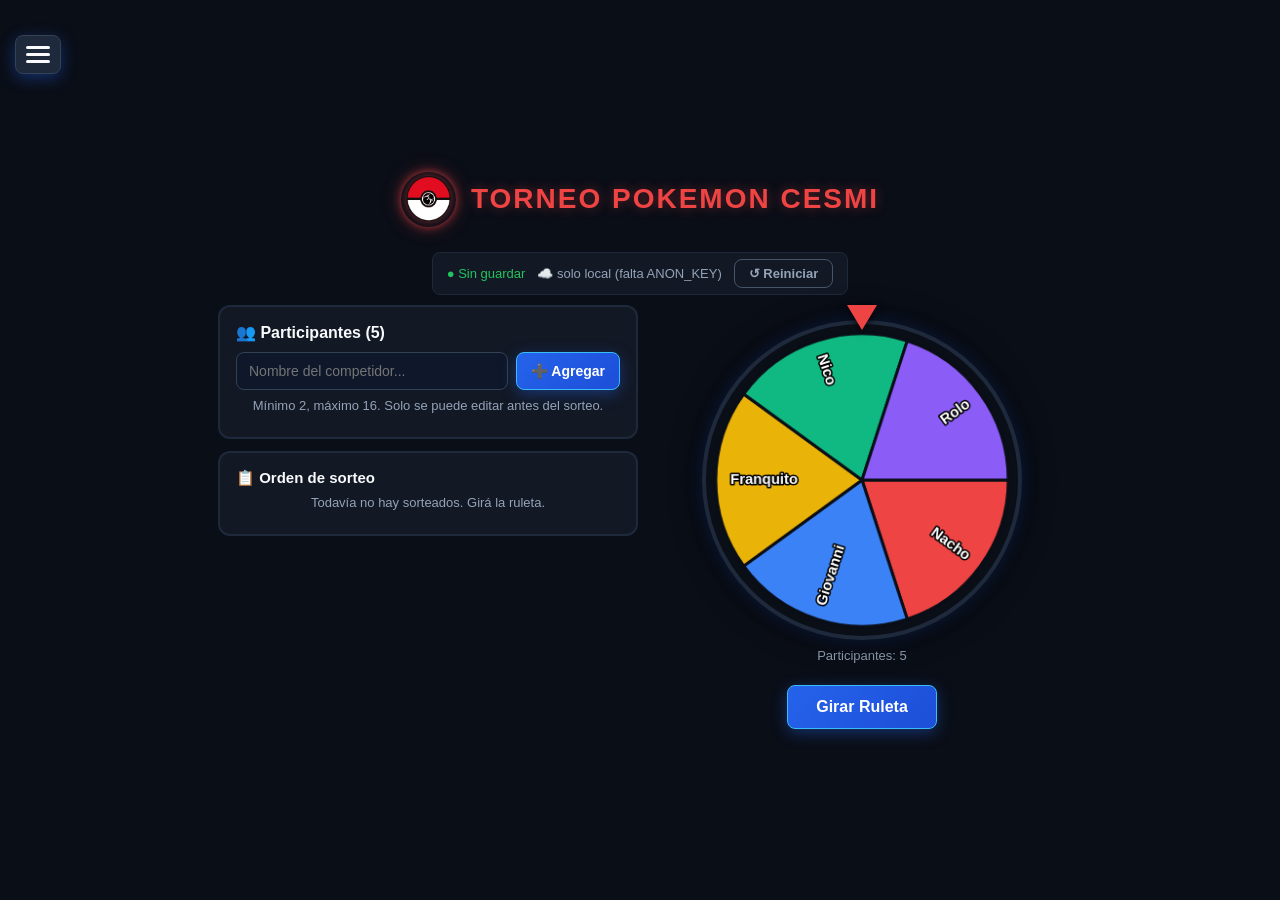
==== commit 5111c8a8: "vault backup: 2026-09-03 02:57:47" ====
--- a/index.html
+++ b/index.html
@@ -38,6 +38,7 @@
         <section id="view-draw" class="view-section active">
             <div class="save-bar">
                 <span id="saveStatus">● Sin guardar</span>
+                <span id="cloudStatus">☁️ …</span>
                 <button id="resetBtn" class="btn-reset" onclick="window.resetTournament()">↺ Reiniciar</button>
             </div>
 
@@ -123,7 +124,9 @@
         </section>
     </main>
 
+    <script src="https://cdn.jsdelivr.net/npm/@supabase/supabase-js@2"></script>
     <script src="js/storage.js"></script>
+    <script src="js/db.js"></script>
     <script src="js/wheel.js"></script>
     <script src="js/participants.js"></script>
     <script src="js/tree.js"></script>
--- a/css/styles.css
+++ b/css/styles.css
@@ -422,6 +422,8 @@
 
 #saveStatus { color: #22c55e; }
 
+#cloudStatus { color: #94a3b8; font-size: 13px; }
+
 .btn-reset {
     padding: 6px 14px;
     font-size: 13px;
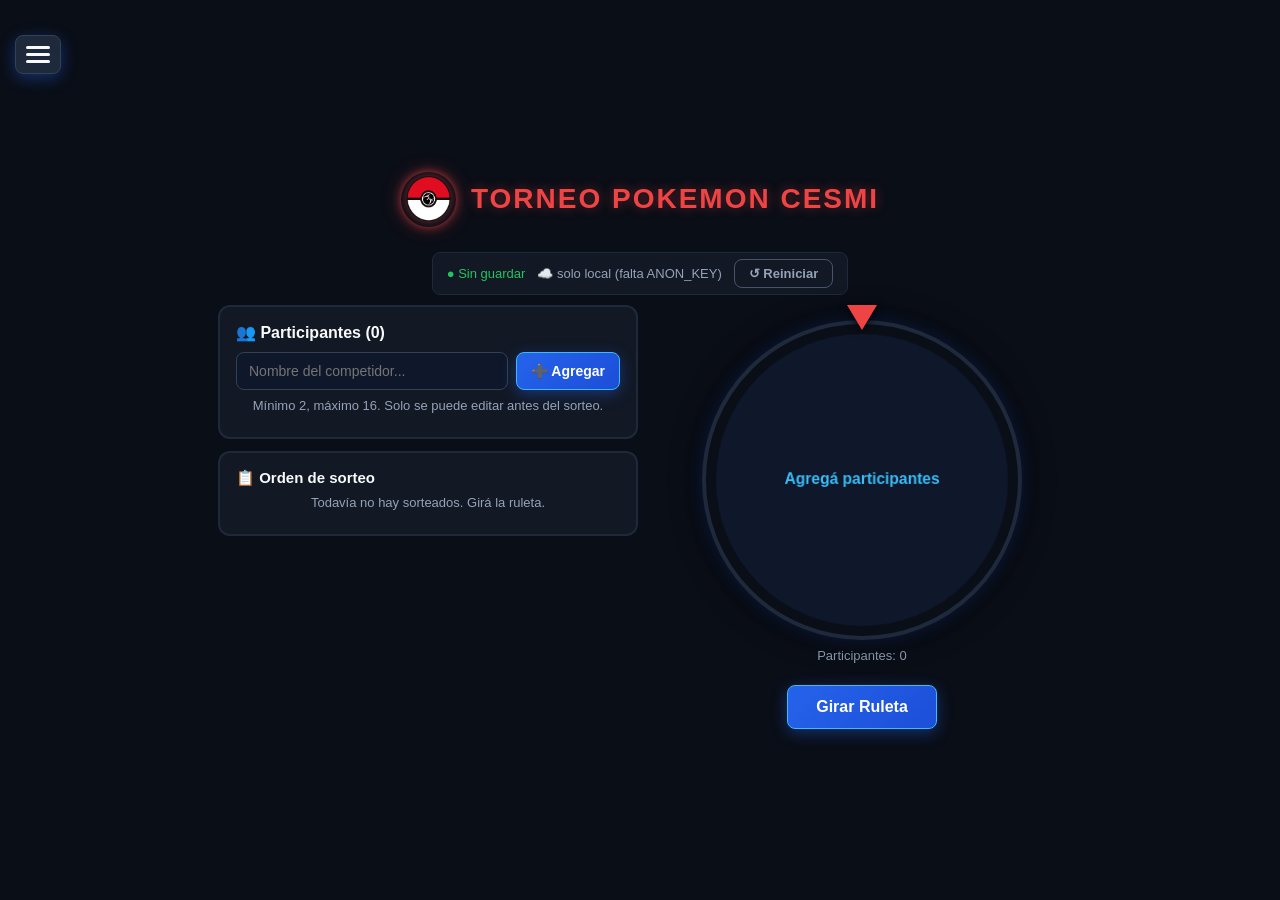
==== commit b7de4477: "vault backup: 2026-09-03 03:40:51" ====
--- a/index.html
+++ b/index.html
@@ -24,6 +24,7 @@
             <button class="nav-btn active" data-view="view-draw">🎰 Sorteo / Ruleta</button>
             <button class="nav-btn" data-view="view-arena">🌳 Árbol de Combatientes</button>
             <button class="nav-btn" data-view="view-reward">🏆 Recompensas</button>
+            <button class="nav-btn" id="btnSoporte">🛠️ Soporte</button>
         </nav>
     </aside>
 
@@ -45,7 +46,7 @@
             <div class="draw-layout">
                 <div class="draw-panels">
                     <div class="panel participants-panel">
-                        <h3>👥 Participantes (<span id="playerCount">5</span>)</h3>
+                        <h3>👥 Participantes (<span id="playerCount">0</span>)</h3>
                         <form id="addPlayerForm" class="add-form">
                             <input id="newPlayerName" type="text" maxlength="20" placeholder="Nombre del competidor..." autocomplete="off">
                             <button type="submit">➕ Agregar</button>
@@ -66,7 +67,7 @@
                         <div class="pointer"></div>
                         <canvas id="wheel" width="320" height="320"></canvas>
                     </div>
-                    <p id="drawProgress" class="hint">Participantes: 5</p>
+                    <p id="drawProgress" class="hint">Participantes: 0</p>
                     <div class="wheel-actions">
                         <button id="spinBtn">Girar Ruleta</button>
                         <button id="startTournamentBtn" style="display: none; background: linear-gradient(135deg, #eab308, #ca8a04); color: #000; border-color: #fef08a;">¡Ir a la Arena de Combate!</button>
@@ -124,6 +125,53 @@
         </section>
     </main>
 
+    <!-- MODAL DE SOPORTE TÉCNICO Y FAQ -->
+    <div id="modalSoporte" class="modal-soporte-overlay" style="display: none;">
+        <div class="modal-soporte-caja">
+            <button id="btnCerrarSoporte" class="btn-cerrar">&times;</button>
+
+            <h2>🛠️ Centro de Soporte CESMI</h2>
+            <p class="soporte-sub">Preguntas frecuentes y ayuda en directo para el torneo.</p>
+
+            <div class="faq-contenedor">
+                <details class="faq-item">
+                    <summary>❓ ¿Cómo funciona el sorteo de la ruleta?</summary>
+                    <p>Al hacer clic en "Girar Ruleta", el sistema selecciona al azar la posición de los jugadores en el árbol de enfrentamientos.</p>
+                </details>
+
+                <details class="faq-item">
+                    <summary>⚡ ¿Qué pasa si pierdo la conexión en una batalla?</summary>
+                    <p>Tienes un margen de 2 minutos para reconectarte a la batalla. Si no regresas en ese tiempo, la victoria se asignará automáticamente a tu oponente.</p>
+                </details>
+
+                <details class="faq-item">
+                    <summary>🏆 ¿Cómo se registran los resultados en el árbol?</summary>
+                    <p>Al finalizar el combate en nuestra plataforma, el servidor detecta al ganador y actualiza la siguiente ronda del cuadro automáticamente.</p>
+                </details>
+
+                <details class="faq-item">
+                    <summary>🔒 ¿Puedo jugar desde un cliente externo de Showdown?</summary>
+                    <p>No. Para garantizar la transparencia del torneo, las batallas solo se pueden iniciar e ingresar desde nuestra plataforma web oficial.</p>
+                </details>
+
+                <details class="faq-item">
+                    <summary>👥 ¿Qué hago si mi rival no se presenta a pelear?</summary>
+                    <p>Si tu oponente no responde tras 5 minutos de llamado, comunícate inmediatamente con el encargado de soporte para darte el pase automático.</p>
+                </details>
+            </div>
+
+            <div class="contacto-directo-caja">
+                <h3>💬 ¿Problemas durante tu partida?</h3>
+                <p>Contacta directamente con el encargado de soporte del torneo:</p>
+
+                <!-- Modifica el número de WhatsApp aquí -->
+                <a href="https://wa.me/5493751596483?text=Hola,%20tengo%20un%20problema%20en%20el%20Torneo%20CESMI" target="_blank" class="btn-contacto-wa">
+                    📲 Contactar a Soporte por WhatsApp
+                </a>
+            </div>
+        </div>
+    </div>
+
     <script src="https://cdn.jsdelivr.net/npm/@supabase/supabase-js@2"></script>
     <script src="js/storage.js"></script>
     <script src="js/db.js"></script>
--- a/css/styles.css
+++ b/css/styles.css
@@ -632,3 +632,150 @@
     .draw-stage { order: -1; position: static; max-width: 100%; }
     .draw-panels { max-width: 100%; width: 100%; }
 }
+
+/* ====================================================
+   CORRECCIÓN DE MENÚ SIDEBAR Y SOPORTE
+==================================================== */
+.sidebar-nav .nav-btn {
+  color: #ffffff !important; /* Forzar texto blanco para que se vea siempre */
+  background: transparent;
+  border: none;
+  width: 100%;
+  text-align: left;
+  padding: 12px 15px;
+  font-size: 14px;
+  cursor: pointer;
+  display: flex;
+  align-items: center;
+  gap: 10px;
+}
+
+.sidebar-nav .nav-btn:hover {
+  background-color: #1e293b;
+  color: #38bdf8 !important;
+}
+
+/* ====================================================
+   ESTILOS DEL MODAL DE SOPORTE
+==================================================== */
+.modal-soporte-overlay {
+  position: fixed;
+  top: 0;
+  left: 0;
+  width: 100vw;
+  height: 100vh;
+  background: rgba(0, 0, 0, 0.85);
+  display: flex;
+  justify-content: center;
+  align-items: center;
+  z-index: 9999; /* Asegura estar por encima de todo */
+}
+
+.modal-soporte-caja {
+  position: relative;
+  background-color: #0f172a;
+  border: 1px solid #334155;
+  border-radius: 12px;
+  width: 90%;
+  max-width: 550px;
+  max-height: 85vh;
+  overflow-y: auto;
+  padding: 25px;
+  color: #ffffff !important;
+  box-shadow: 0 10px 25px rgba(0, 0, 0, 0.8);
+}
+
+.modal-soporte-caja h2 {
+  color: #f59e0b;
+  font-size: 20px;
+  margin-bottom: 5px;
+}
+
+.soporte-sub {
+  color: #94a3b8;
+  font-size: 13px;
+  margin-bottom: 20px;
+}
+
+.btn-cerrar {
+  position: absolute;
+  top: 15px;
+  right: 20px;
+  background: none;
+  border: none;
+  color: #94a3b8;
+  font-size: 28px;
+  cursor: pointer;
+}
+
+.btn-cerrar:hover {
+  color: #ffffff;
+}
+
+/* FAQ Acordeón */
+.faq-contenedor {
+  display: flex;
+  flex-direction: column;
+  gap: 10px;
+  margin-bottom: 20px;
+}
+
+.faq-item {
+  background-color: #1e293b;
+  border-radius: 8px;
+  padding: 12px 15px;
+  border: 1px solid #334155;
+  text-align: left;
+}
+
+.faq-item summary {
+  font-weight: bold;
+  cursor: pointer;
+  color: #38bdf8;
+  outline: none;
+  font-size: 14px;
+}
+
+.faq-item p {
+  margin-top: 10px;
+  font-size: 13px;
+  color: #cbd5e1;
+  line-height: 1.5;
+}
+
+/* Caja de contacto */
+.contacto-directo-caja {
+  background-color: #020617;
+  border: 1px dashed #38bdf8;
+  padding: 15px;
+  border-radius: 8px;
+  text-align: center;
+  margin-top: 15px;
+}
+
+.contacto-directo-caja h3 {
+  font-size: 15px;
+  color: #38bdf8;
+  margin-bottom: 5px;
+}
+
+.contacto-directo-caja p {
+  font-size: 12px;
+  color: #94a3b8;
+  margin-bottom: 12px;
+}
+
+.btn-contacto-wa {
+  display: inline-block;
+  background-color: #22c55e;
+  color: #000000 !important;
+  font-weight: bold;
+  text-decoration: none;
+  padding: 10px 18px;
+  border-radius: 6px;
+  font-size: 13px;
+}
+
+.btn-contacto-wa:hover {
+  background-color: #16a34a;
+}
